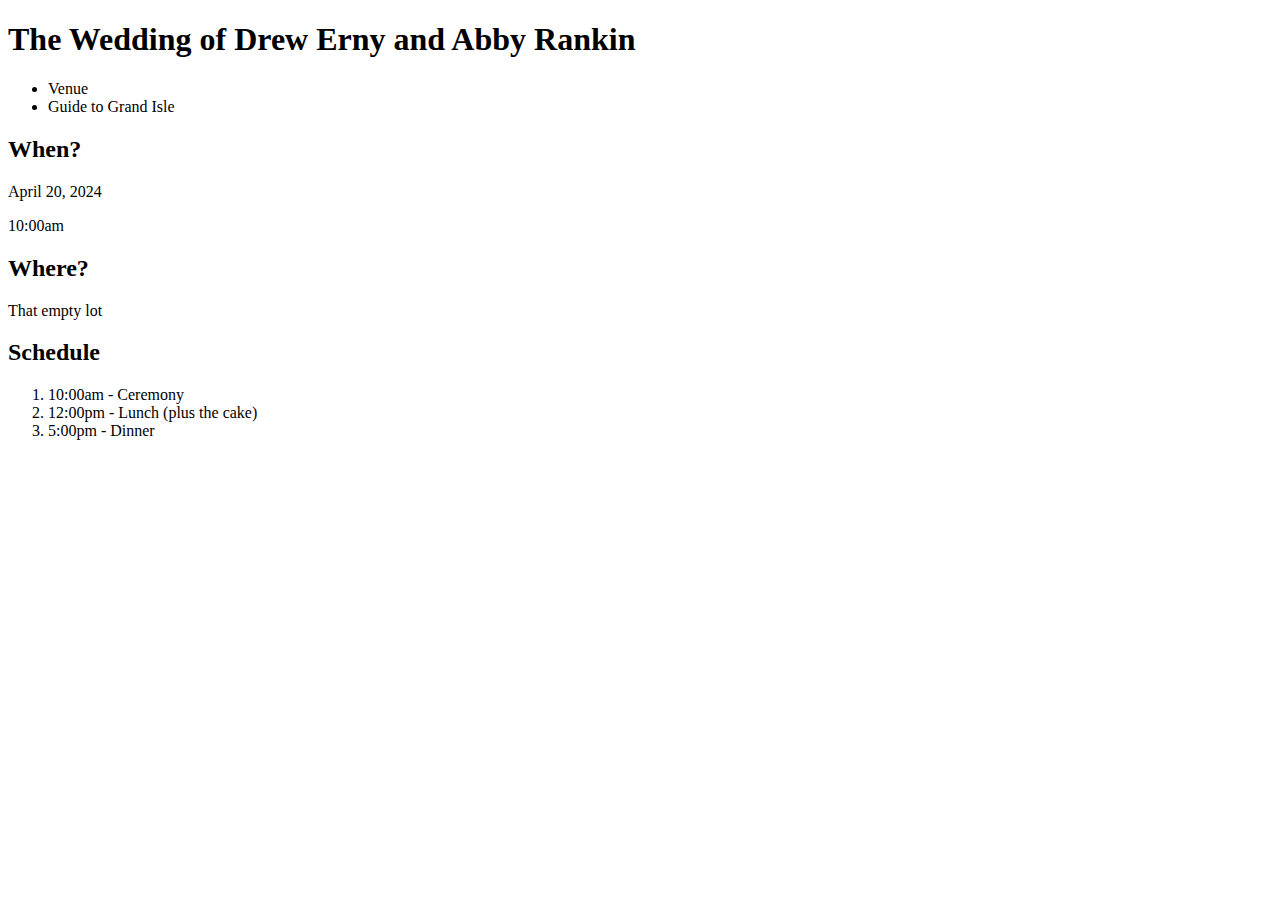
==== index.html @ 288da3f4 "Basic boilerplate" ====
<!DOCTYPE html>
<html>
  <head>
    <meta charset="UTF-8">
    
    <title>Drew and Abby's Wedding</title>
  </head>
  <body>
    <header>
      <h1>The Wedding of Drew Erny and Abby Rankin</h1>
    </header>
    <nav>
      <ul>
        <li>Venue</li>
        <li>Guide to Grand Isle</li>
      </ul>
    </nav>
    <section>
      <h2>When?</h2>
      <p>April 20, 2024</p>
      <p>10:00am</p>
      <h2>Where?</h2>
      <p>That empty lot</p>
    </section>
    <section>
      <h2>Schedule</h2>
      <ol>
        <li>10:00am - Ceremony</li>
        <li>12:00pm - Lunch (plus the cake)</li>
        <li>5:00pm - Dinner</li>
      </ol>
    </section>
  </body>
</html>
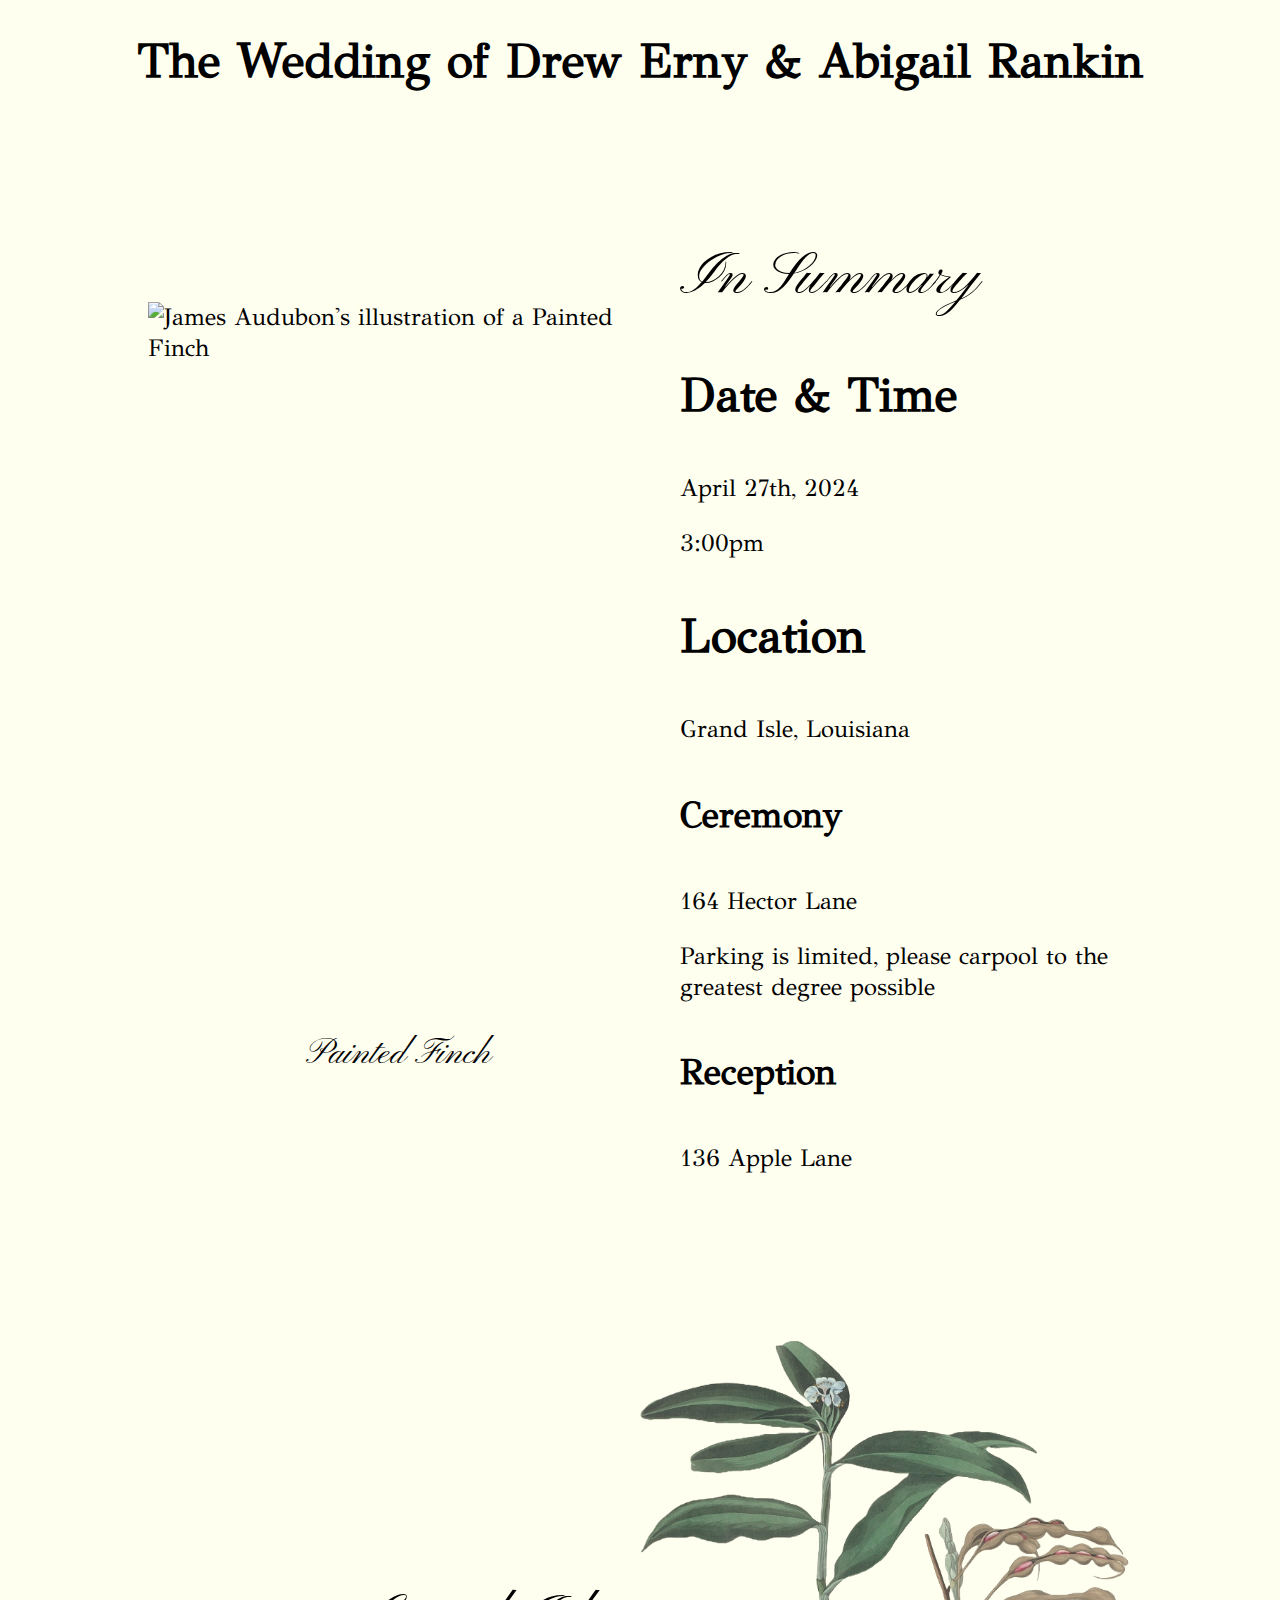
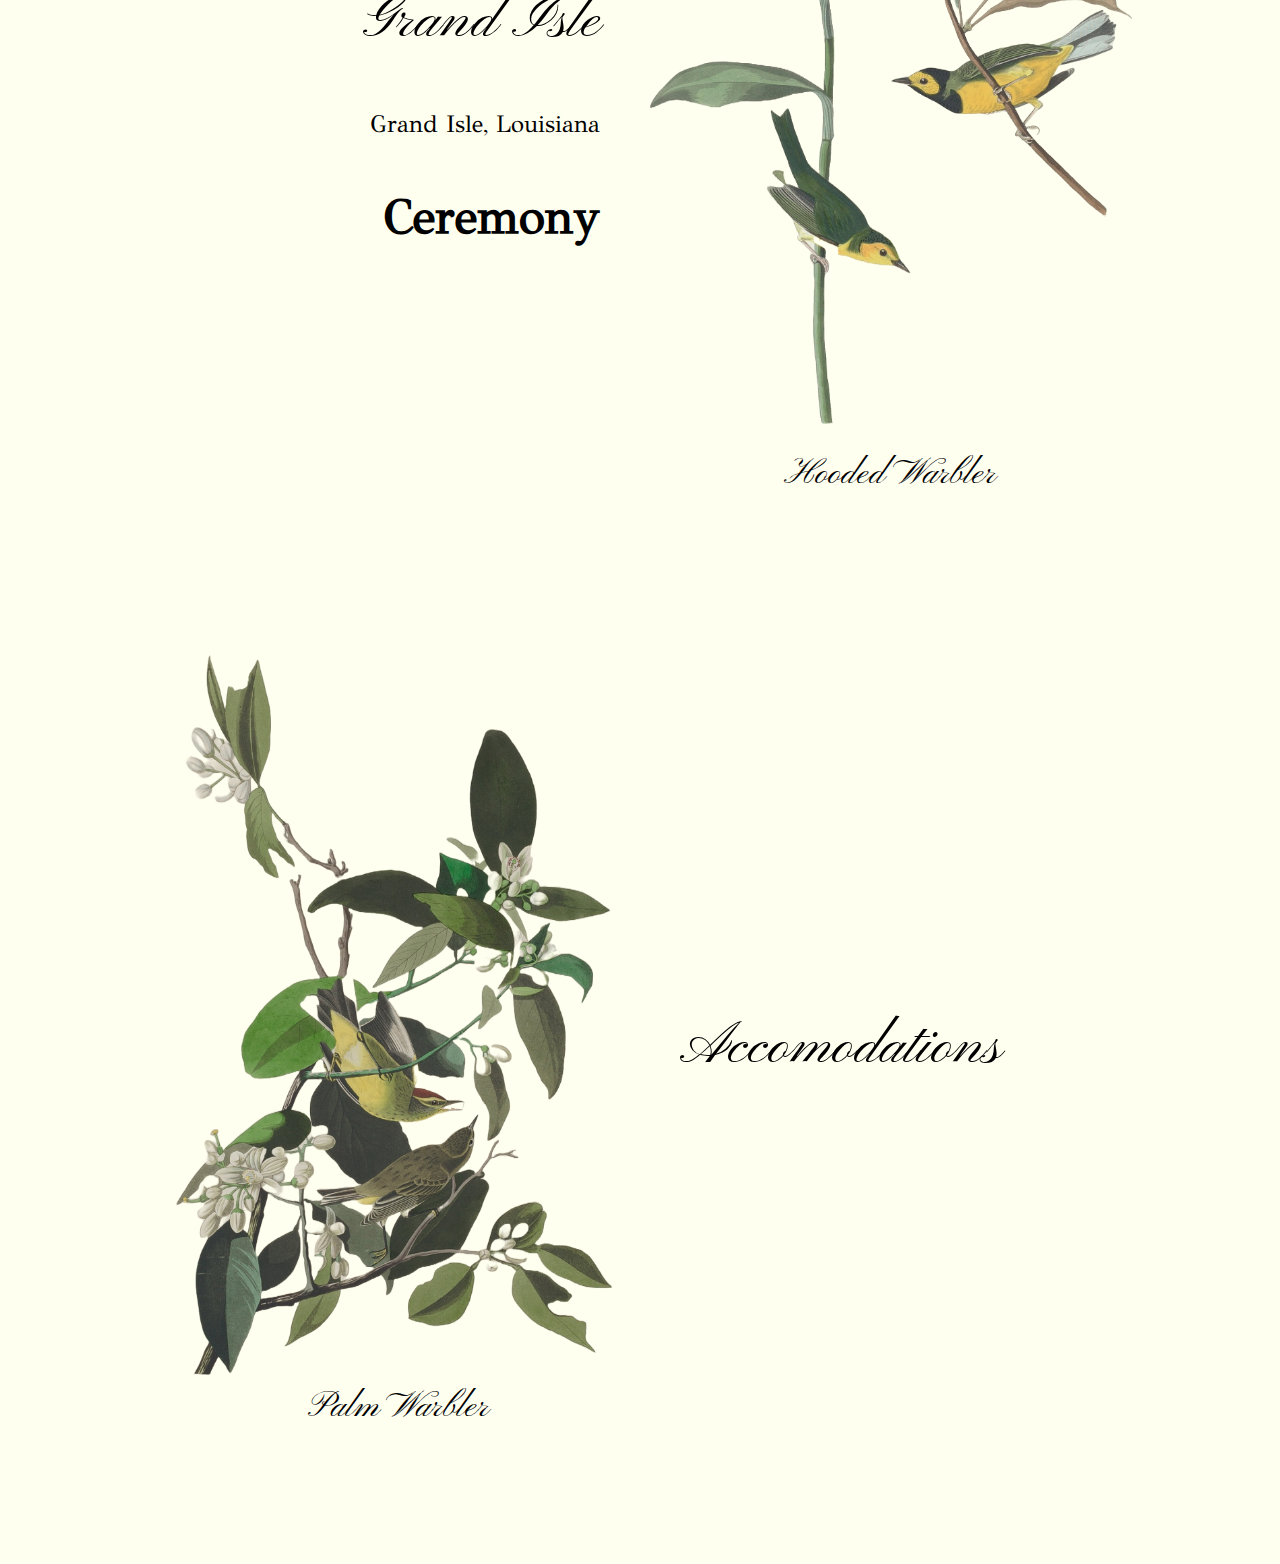
==== commit 3930efe6: "WIP" ====
--- a/index.html
+++ b/index.html
@@ -2,33 +2,55 @@
 <html>
   <head>
     <meta charset="UTF-8">
-    
     <title>Drew and Abby's Wedding</title>
+    <link rel="stylesheet" href="style.css">
+
+    <link rel="stylesheet"
+      href="https://fonts.googleapis.com/css?family=Pinyon Script">
+    <link rel="stylesheet"
+      href="https://fonts.googleapis.com/css?family=GFS Didot">
   </head>
   <body>
-    <header>
-      <h1>The Wedding of Drew Erny and Abby Rankin</h1>
-    </header>
-    <nav>
-      <ul>
-        <li>Venue</li>
-        <li>Guide to Grand Isle</li>
-      </ul>
-    </nav>
-    <section>
-      <h2>When?</h2>
-      <p>April 20, 2024</p>
-      <p>10:00am</p>
-      <h2>Where?</h2>
-      <p>That empty lot</p>
+    <h1>The Wedding of Drew Erny &amp; Abigail Rankin</h1>
+    <section class="divided">
+      <figure>
+        <img src="img/painted-finch.png" alt="James Audubon's illustration of a Painted Finch" />
+        <figcaption>Painted Finch</figcaption>
+      </figure>
+      <div class="details">
+        <h2>In Summary</h2>
+        <h3>Date &amp; Time</h3>
+        <p>April 27th, 2024</p>
+        <p>3:00pm</p>
+        <h3>Location</h3>
+        <p>Grand Isle, Louisiana</p>
+        <h4>Ceremony</h4>
+        <p>164 Hector Lane</p>
+        <p>Parking is limited, please carpool to the greatest degree possible</p>
+        <h4>Reception</h4>
+        <p>136 Apple Lane</p>
+      </div>
     </section>
-    <section>
-      <h2>Schedule</h2>
-      <ol>
-        <li>10:00am - Ceremony</li>
-        <li>12:00pm - Lunch (plus the cake)</li>
-        <li>5:00pm - Dinner</li>
-      </ol>
+    <section class="divided reversed">
+      <figure>
+        <img src="img/hooded_warbler.png" alt="James Audubon's illustration of a Hooded Warbler" />
+        <figcaption>Hooded Warbler</figcaption>
+      </figure>
+      <div class="details">
+        <h2>Grand Isle</h2>
+        <p>Grand Isle, Louisiana</p>
+        <h3>Ceremony</h3>
+      </div>
+    </section>
+    <section class="divided">
+      <figure>
+        <img src="img/palm_warbler.png" alt="James Audubon's illustration of a Palm Warbler" />
+        <figcaption>Palm Warbler</figcaption>
+      </figure>
+      <div class="details">
+        <h2>Accomodations</h2>
+        <!-- TODO: add details on accommodations on grand isle -->
+      </div>
     </section>
   </body>
 </html>
--- a/style.css
+++ b/style.css
@@ -0,0 +1,69 @@
+body {
+  background-color: ivory;
+  font-family: 'GFS Didot', serif;
+  font-size: 1.5em;
+}
+
+h1 {
+  text-align: center;
+}
+
+h2 {
+  font-family: 'Pinyon Script', cursive;
+  font-weight: normal;
+}
+
+h2 {
+  font-size: 2.5em;
+}
+
+h3 {
+  font-size: 2.0em;
+}
+
+h4 {
+  font-size: 1.5em;
+}
+
+figure {
+  display: flex;
+  flex-flow: column;
+  flex: 1;
+}
+
+figure img {
+  height: 720px;
+  object-fit: contain;
+}
+
+figcaption {
+  font-family: 'Pinyon Script', cursive;
+  text-align: center;
+  font-size: 1.5em;
+  padding: 10px;
+}
+
+.divided {
+  display: flex;
+  align-items: center;
+  justify-content: center;
+  flex-wrap: wrap;
+  margin: 100px;
+}
+
+.divided * {
+  min-width: 480px;
+}
+
+.details {
+  flex: 1;
+}
+
+/* .reversed sets the figure of a divided text/image to the right */
+.reversed {
+  flex-direction: row-reverse;
+}
+
+.reversed .details {
+  text-align: right;
+}
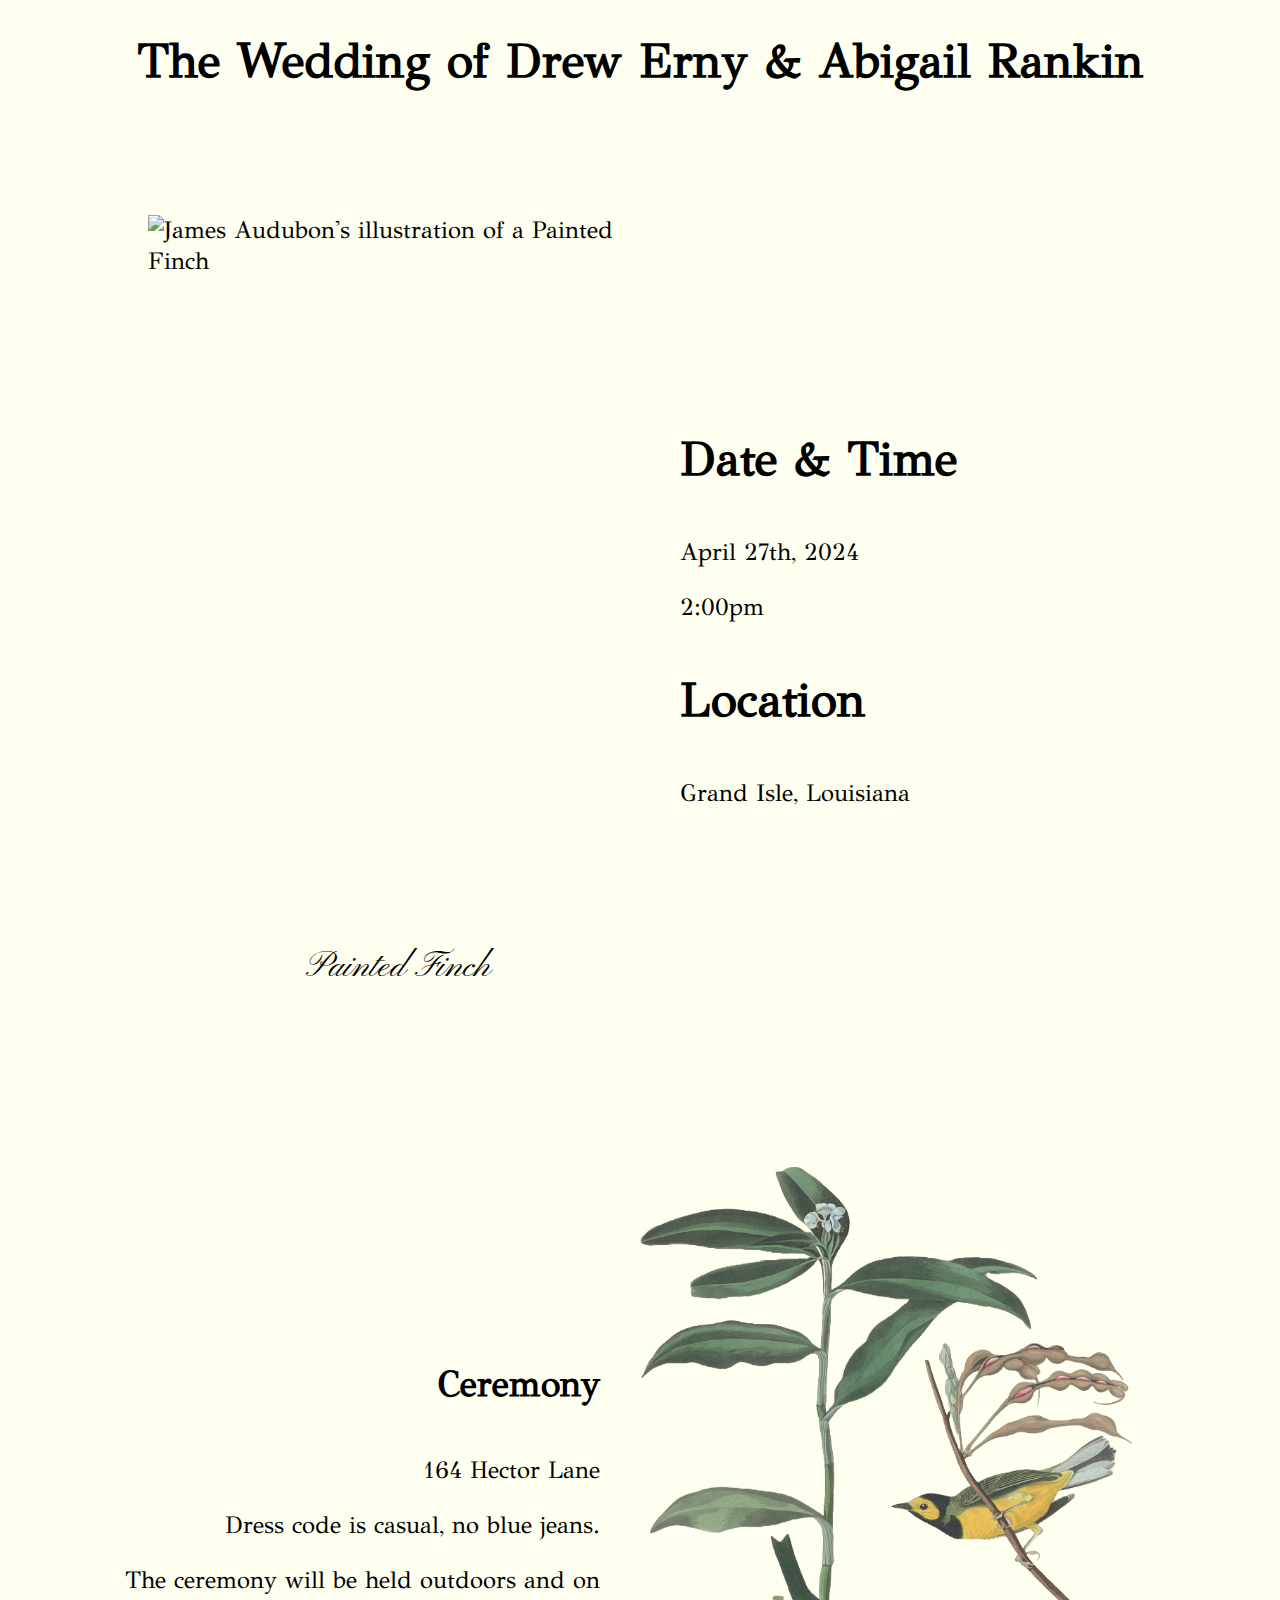
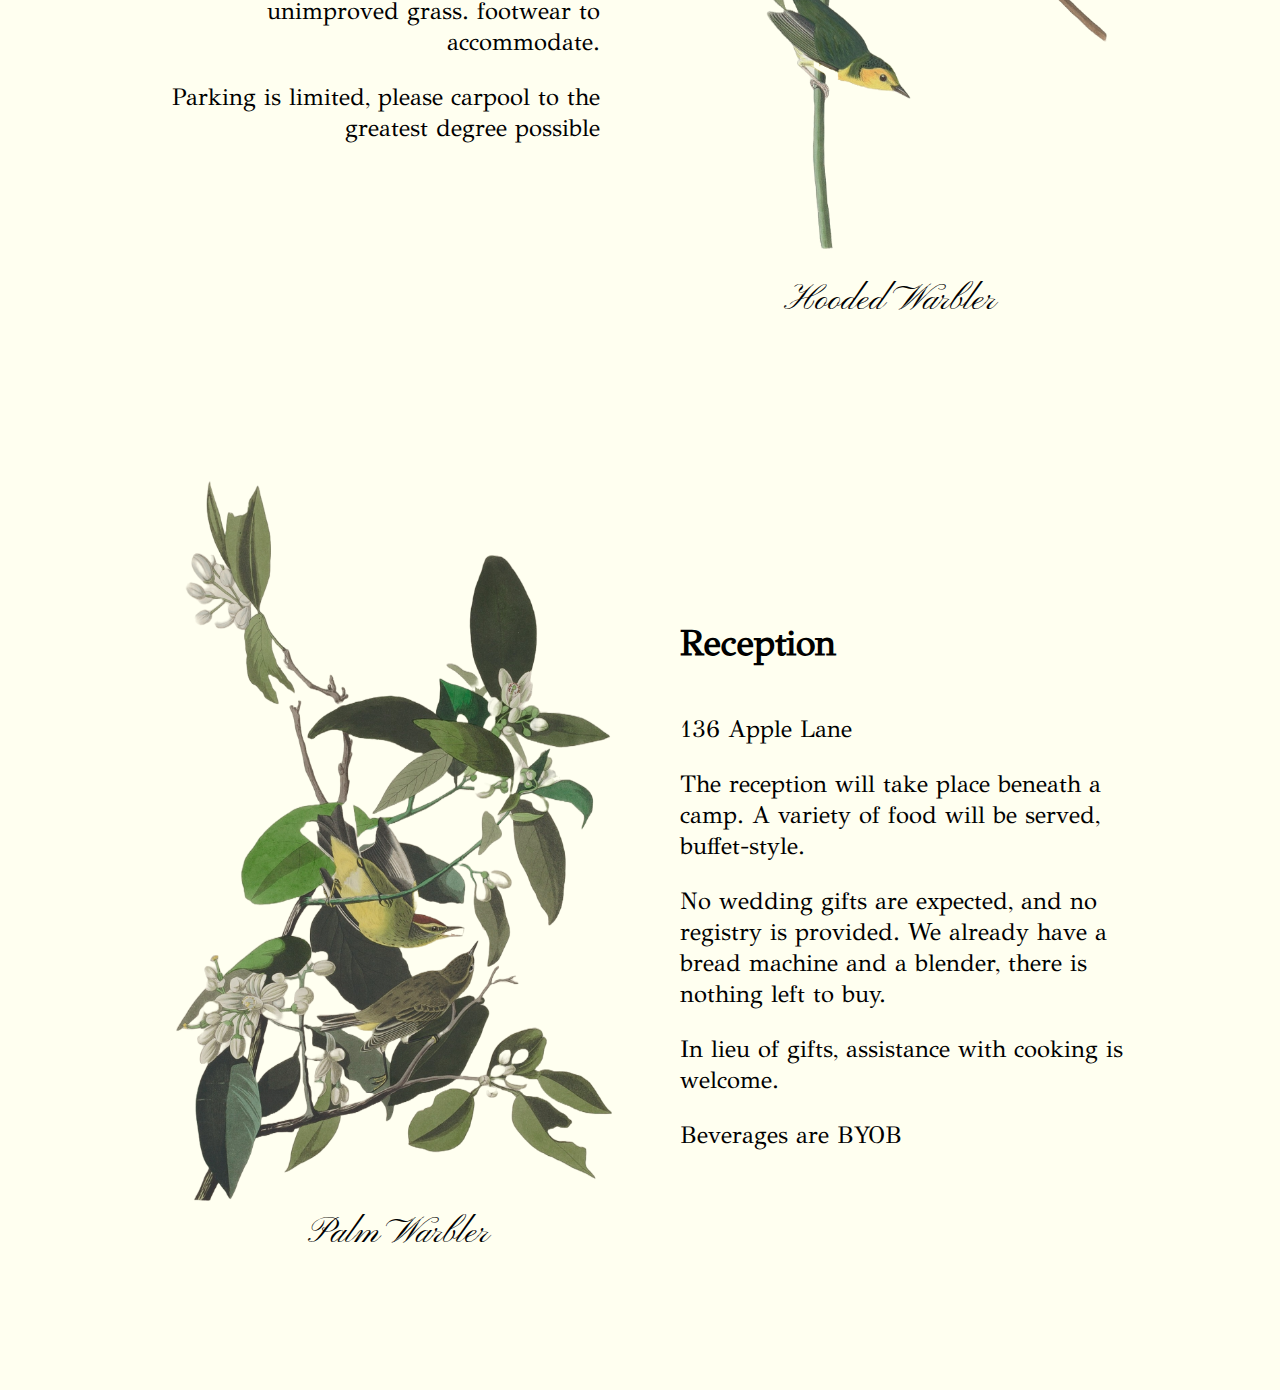
==== commit 292c7138: "basic info from the paper invite" ====
--- a/index.html
+++ b/index.html
@@ -18,17 +18,11 @@
         <figcaption>Painted Finch</figcaption>
       </figure>
       <div class="details">
-        <h2>In Summary</h2>
         <h3>Date &amp; Time</h3>
         <p>April 27th, 2024</p>
-        <p>3:00pm</p>
+        <p>2:00pm</p>
         <h3>Location</h3>
         <p>Grand Isle, Louisiana</p>
-        <h4>Ceremony</h4>
-        <p>164 Hector Lane</p>
-        <p>Parking is limited, please carpool to the greatest degree possible</p>
-        <h4>Reception</h4>
-        <p>136 Apple Lane</p>
       </div>
     </section>
     <section class="divided reversed">
@@ -37,9 +31,12 @@
         <figcaption>Hooded Warbler</figcaption>
       </figure>
       <div class="details">
-        <h2>Grand Isle</h2>
-        <p>Grand Isle, Louisiana</p>
-        <h3>Ceremony</h3>
+        <h4>Ceremony</h4>
+        <p>164 Hector Lane</p>
+        <p>Dress code is casual, no blue jeans.</p>
+        <p>The ceremony will be held outdoors and on unimproved grass.
+        footwear to accommodate.
+        <p>Parking is limited, please carpool to the greatest degree possible</p>
       </div>
     </section>
     <section class="divided">
@@ -48,8 +45,14 @@
         <figcaption>Palm Warbler</figcaption>
       </figure>
       <div class="details">
-        <h2>Accomodations</h2>
-        <!-- TODO: add details on accommodations on grand isle -->
+        <h4>Reception</h4>
+        <p>136 Apple Lane</p>
+        <p>The reception will take place beneath a camp. A variety of food will
+        be served, buffet-style.</p>
+        <p>No wedding gifts are expected, and no registry is provided.  We
+        already have a bread machine and a blender, there is nothing left to buy.</p>
+        <p>In lieu of gifts, assistance with cooking is welcome.</p>
+        <p>Beverages are BYOB</p>
       </div>
     </section>
   </body>
